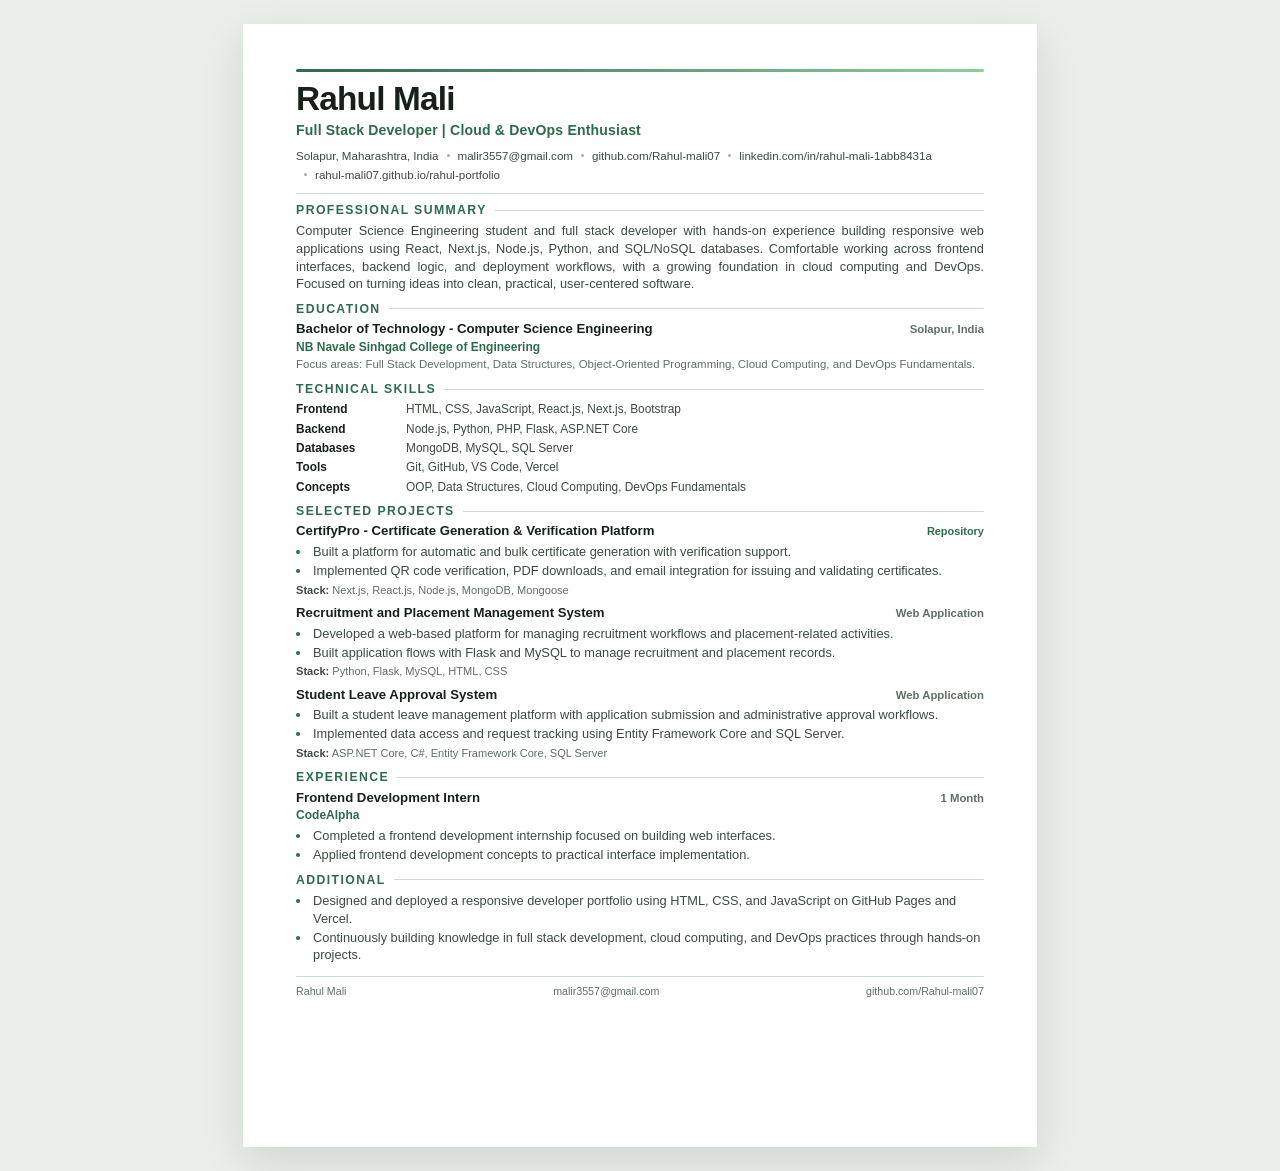
==== resume/Rahul_Mali_Resume.html @ 3398bca7 "Add downloadable resume and site download links" ====
<!DOCTYPE html>
<html lang="en">
<head>
  <meta charset="UTF-8">
  <meta name="viewport" content="width=device-width, initial-scale=1.0">
  <meta name="author" content="Rahul Mali">
  <meta name="description" content="Resume of Rahul Mali, Full Stack Developer and Computer Science Engineering student.">
  <title>Rahul Mali - Resume</title>
  <style>
    @page {
      size: A4;
      margin: 0;
    }

    :root {
      --ink: #17211a;
      --ink-soft: #3c4a40;
      --muted: #5f6f64;
      --accent: #2d6a4f;
      --line: #cfdcd3;
      --wash: #f1f7f3;
    }

    * {
      box-sizing: border-box;
    }

    html,
    body {
      margin: 0;
      padding: 0;
      background: #ffffff;
      color: var(--ink);
      font-family: "Segoe UI", Arial, sans-serif;
      font-size: 9.6pt;
      line-height: 1.38;
      -webkit-print-color-adjust: exact;
      print-color-adjust: exact;
    }

    a {
      color: inherit;
      text-decoration: none;
    }

    .page {
      width: 210mm;
      min-height: 297mm;
      margin: 0 auto;
      padding: 12mm 14mm 11mm;
      background: #ffffff;
    }

    .top-rule {
      height: 3px;
      margin-bottom: 10px;
      background: linear-gradient(90deg, var(--accent), #8ccf9f);
      border-radius: 99px;
    }

    header {
      padding-bottom: 10px;
      border-bottom: 1px solid var(--line);
    }

    h1 {
      margin: 0;
      color: var(--ink);
      font-size: 25pt;
      font-weight: 700;
      letter-spacing: -0.8px;
      line-height: 1;
    }

    .role {
      margin: 5px 0 0;
      color: var(--accent);
      font-size: 10.5pt;
      font-weight: 600;
      letter-spacing: 0.2px;
    }

    .contact {
      display: flex;
      flex-wrap: wrap;
      gap: 3px 0;
      margin-top: 8px;
      color: var(--ink-soft);
      font-size: 8.7pt;
    }

    .contact span {
      display: inline-flex;
      align-items: center;
      white-space: nowrap;
    }

    .contact span + span::before {
      content: "";
      display: inline-block;
      width: 3px;
      height: 3px;
      margin: 0 8px;
      border-radius: 50%;
      background: #9bb0a2;
    }

    section {
      margin-top: 10px;
      page-break-inside: avoid;
    }

    h2 {
      display: flex;
      align-items: center;
      gap: 8px;
      margin: 0 0 6px;
      color: var(--accent);
      font-size: 9.2pt;
      font-weight: 700;
      letter-spacing: 1.4px;
      line-height: 1;
      text-transform: uppercase;
    }

    h2::after {
      content: "";
      flex: 1;
      height: 1px;
      background: var(--line);
    }

    p {
      margin: 0;
    }

    .summary {
      color: var(--ink-soft);
      text-align: justify;
    }

    .item-head {
      display: flex;
      align-items: baseline;
      justify-content: space-between;
      gap: 14px;
    }

    h3 {
      margin: 0;
      color: var(--ink);
      font-size: 9.9pt;
      font-weight: 700;
      line-height: 1.25;
    }

    .item-head > span {
      flex-shrink: 0;
      color: var(--muted);
      font-size: 8.5pt;
      font-weight: 600;
    }

    .sub {
      margin-top: 1px;
      color: var(--accent);
      font-size: 9pt;
      font-weight: 600;
    }

    .note {
      margin-top: 2px;
      color: var(--muted);
      font-size: 8.6pt;
    }

    .skills {
      display: grid;
      gap: 3px;
    }

    .skill-row {
      display: grid;
      grid-template-columns: 27mm 1fr;
      gap: 8px;
    }

    .skill-label {
      color: var(--ink);
      font-weight: 700;
      font-size: 8.9pt;
    }

    .skill-value {
      color: var(--ink-soft);
      font-size: 8.9pt;
    }

    .project {
      margin-top: 7px;
      page-break-inside: avoid;
    }

    .project:first-of-type {
      margin-top: 0;
    }

    .project-link {
      color: var(--accent);
      font-size: 8.2pt;
      font-weight: 600;
      white-space: nowrap;
    }

    ul {
      margin: 3px 0 0;
      padding-left: 15px;
      color: var(--ink-soft);
    }

    li {
      margin-top: 1.5px;
      padding-left: 2px;
    }

    li::marker {
      color: var(--accent);
    }

    .stack {
      margin-top: 3px;
      color: var(--muted);
      font-size: 8.3pt;
    }

    .stack strong {
      color: var(--ink-soft);
      font-weight: 600;
    }

    .experience {
      page-break-inside: avoid;
    }

    .experience .sub {
      margin-top: 1px;
    }

    .footer {
      display: flex;
      justify-content: space-between;
      gap: 16px;
      margin-top: 12px;
      padding-top: 7px;
      border-top: 1px solid var(--line);
      color: var(--muted);
      font-size: 8pt;
    }

    @media screen {
      body {
        background: #e9efe9;
        padding: 24px 0;
      }

      .page {
        box-shadow: 0 14px 40px rgba(22, 40, 28, 0.12);
      }
    }

    @media print {
      body {
        background: #ffffff;
        padding: 0;
      }

      .page {
        box-shadow: none;
      }
    }
  </style>
</head>
<body>
  <main class="page">
    <div class="top-rule"></div>

    <header>
      <h1>Rahul Mali</h1>
      <p class="role">Full Stack Developer | Cloud &amp; DevOps Enthusiast</p>
      <div class="contact">
        <span>Solapur, Maharashtra, India</span>
        <span><a href="mailto:malir3557@gmail.com">malir3557@gmail.com</a></span>
        <span><a href="https://github.com/Rahul-mali07">github.com/Rahul-mali07</a></span>
        <span><a href="https://www.linkedin.com/in/rahul-mali-1abb8431a/">linkedin.com/in/rahul-mali-1abb8431a</a></span>
        <span><a href="https://rahul-mali07.github.io/rahul-portfolio/">rahul-mali07.github.io/rahul-portfolio</a></span>
      </div>
    </header>

    <section>
      <h2>Professional Summary</h2>
      <p class="summary">Computer Science Engineering student and full stack developer with hands-on experience building responsive web applications using React, Next.js, Node.js, Python, and SQL/NoSQL databases. Comfortable working across frontend interfaces, backend logic, and deployment workflows, with a growing foundation in cloud computing and DevOps. Focused on turning ideas into clean, practical, user-centered software.</p>
    </section>

    <section>
      <h2>Education</h2>
      <div class="item-head">
        <h3>Bachelor of Technology - Computer Science Engineering</h3>
        <span>Solapur, India</span>
      </div>
      <p class="sub">NB Navale Sinhgad College of Engineering</p>
      <p class="note">Focus areas: Full Stack Development, Data Structures, Object-Oriented Programming, Cloud Computing, and DevOps Fundamentals.</p>
    </section>

    <section>
      <h2>Technical Skills</h2>
      <div class="skills">
        <div class="skill-row">
          <span class="skill-label">Frontend</span>
          <span class="skill-value">HTML, CSS, JavaScript, React.js, Next.js, Bootstrap</span>
        </div>
        <div class="skill-row">
          <span class="skill-label">Backend</span>
          <span class="skill-value">Node.js, Python, PHP, Flask, ASP.NET Core</span>
        </div>
        <div class="skill-row">
          <span class="skill-label">Databases</span>
          <span class="skill-value">MongoDB, MySQL, SQL Server</span>
        </div>
        <div class="skill-row">
          <span class="skill-label">Tools</span>
          <span class="skill-value">Git, GitHub, VS Code, Vercel</span>
        </div>
        <div class="skill-row">
          <span class="skill-label">Concepts</span>
          <span class="skill-value">OOP, Data Structures, Cloud Computing, DevOps Fundamentals</span>
        </div>
      </div>
    </section>

    <section>
      <h2>Selected Projects</h2>

      <article class="project">
        <div class="item-head">
          <h3>CertifyPro - Certificate Generation &amp; Verification Platform</h3>
          <a class="project-link" href="https://github.com/Rahul-mali07/certifyPro">Repository</a>
        </div>
        <ul>
          <li>Built a platform for automatic and bulk certificate generation with verification support.</li>
          <li>Implemented QR code verification, PDF downloads, and email integration for issuing and validating certificates.</li>
        </ul>
        <p class="stack"><strong>Stack:</strong> Next.js, React.js, Node.js, MongoDB, Mongoose</p>
      </article>

      <article class="project">
        <div class="item-head">
          <h3>Recruitment and Placement Management System</h3>
          <span>Web Application</span>
        </div>
        <ul>
          <li>Developed a web-based platform for managing recruitment workflows and placement-related activities.</li>
          <li>Built application flows with Flask and MySQL to manage recruitment and placement records.</li>
        </ul>
        <p class="stack"><strong>Stack:</strong> Python, Flask, MySQL, HTML, CSS</p>
      </article>

      <article class="project">
        <div class="item-head">
          <h3>Student Leave Approval System</h3>
          <span>Web Application</span>
        </div>
        <ul>
          <li>Built a student leave management platform with application submission and administrative approval workflows.</li>
          <li>Implemented data access and request tracking using Entity Framework Core and SQL Server.</li>
        </ul>
        <p class="stack"><strong>Stack:</strong> ASP.NET Core, C#, Entity Framework Core, SQL Server</p>
      </article>
    </section>

    <section class="experience">
      <h2>Experience</h2>
      <div class="item-head">
        <h3>Frontend Development Intern</h3>
        <span>1 Month</span>
      </div>
      <p class="sub">CodeAlpha</p>
      <ul>
        <li>Completed a frontend development internship focused on building web interfaces.</li>
        <li>Applied frontend development concepts to practical interface implementation.</li>
      </ul>
    </section>

    <section>
      <h2>Additional</h2>
      <ul>
        <li>Designed and deployed a responsive developer portfolio using HTML, CSS, and JavaScript on GitHub Pages and Vercel.</li>
        <li>Continuously building knowledge in full stack development, cloud computing, and DevOps practices through hands-on projects.</li>
      </ul>
    </section>

    <div class="footer">
      <span>Rahul Mali</span>
      <span>malir3557@gmail.com</span>
      <span>github.com/Rahul-mali07</span>
    </div>
  </main>
</body>
</html>
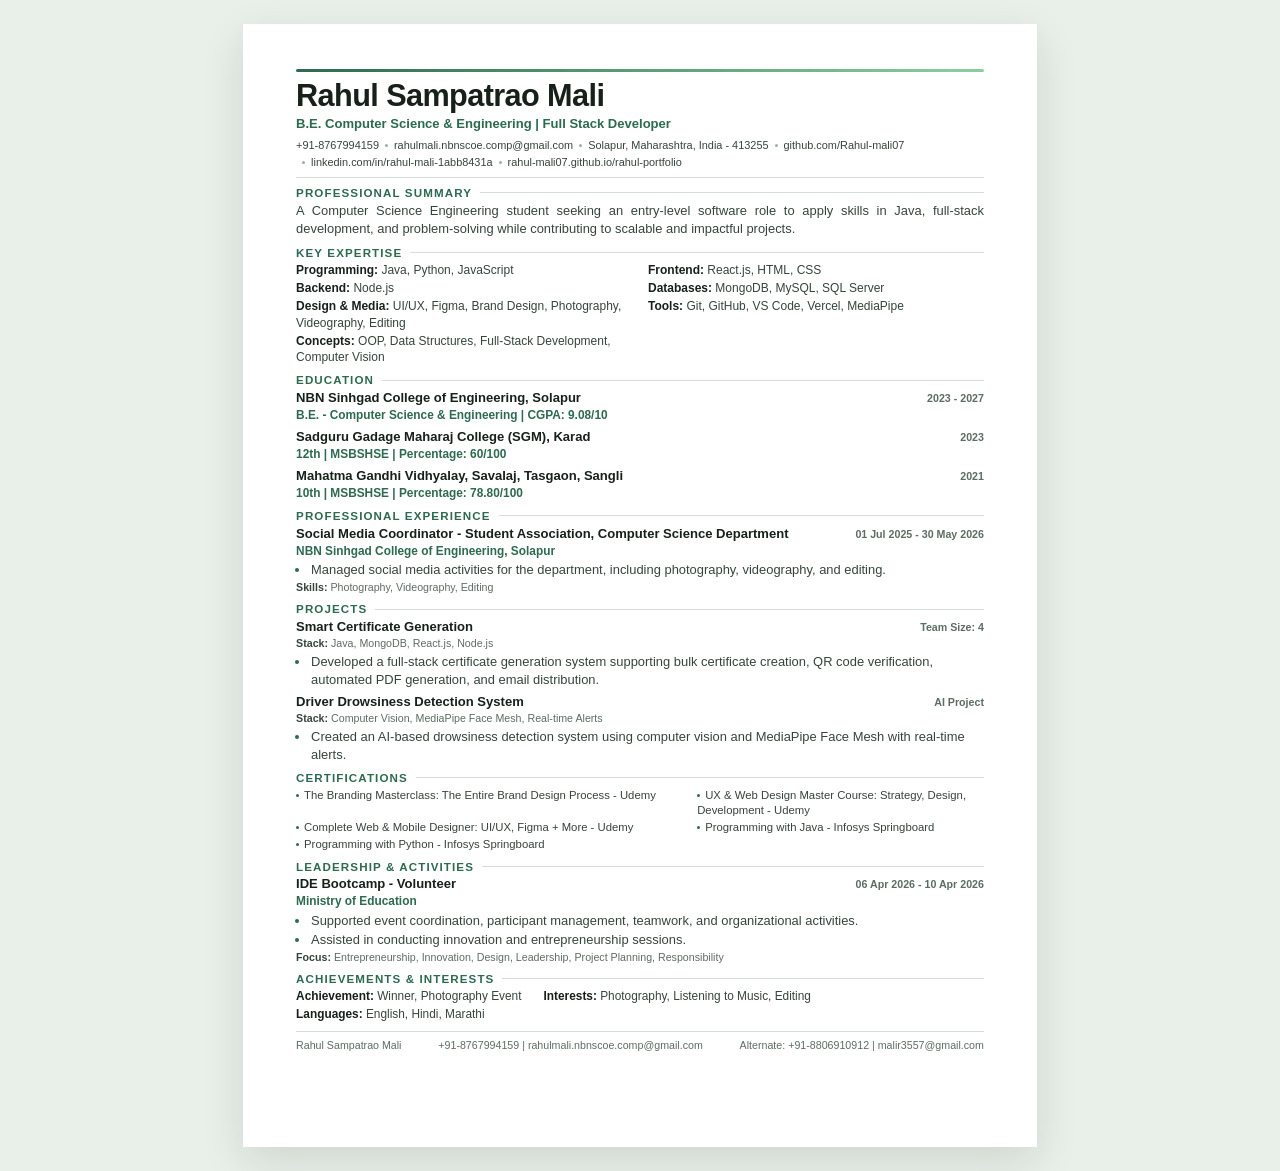
==== commit b058e1c7: "Update resume with full personal and professional details" ====
--- a/resume/Rahul_Mali_Resume.html
+++ b/resume/Rahul_Mali_Resume.html
@@ -3,9 +3,9 @@
 <head>
   <meta charset="UTF-8">
   <meta name="viewport" content="width=device-width, initial-scale=1.0">
-  <meta name="author" content="Rahul Mali">
-  <meta name="description" content="Resume of Rahul Mali, Full Stack Developer and Computer Science Engineering student.">
-  <title>Rahul Mali - Resume</title>
+  <meta name="author" content="Rahul Sampatrao Mali">
+  <meta name="description" content="Resume of Rahul Sampatrao Mali, B.E. Computer Science and Engineering student and full stack developer.">
+  <title>Rahul Sampatrao Mali - Resume</title>
   <style>
     @page {
       size: A4;
@@ -14,11 +14,10 @@
 
     :root {
       --ink: #17211a;
-      --ink-soft: #3c4a40;
-      --muted: #5f6f64;
+      --ink-soft: #36453a;
+      --muted: #5d6d62;
       --accent: #2d6a4f;
-      --line: #cfdcd3;
-      --wash: #f1f7f3;
+      --line: #d2ded6;
     }
 
     * {
@@ -32,7 +31,7 @@
       background: #ffffff;
       color: var(--ink);
       font-family: "Segoe UI", Arial, sans-serif;
-      font-size: 9.6pt;
+      font-size: 9.7pt;
       line-height: 1.38;
       -webkit-print-color-adjust: exact;
       print-color-adjust: exact;
@@ -53,40 +52,39 @@
 
     .top-rule {
       height: 3px;
-      margin-bottom: 10px;
+      margin-bottom: 8px;
       background: linear-gradient(90deg, var(--accent), #8ccf9f);
       border-radius: 99px;
     }
 
     header {
-      padding-bottom: 10px;
+      padding-bottom: 7px;
       border-bottom: 1px solid var(--line);
     }
 
     h1 {
       margin: 0;
       color: var(--ink);
-      font-size: 25pt;
+      font-size: 23pt;
       font-weight: 700;
-      letter-spacing: -0.8px;
+      letter-spacing: -0.6px;
       line-height: 1;
     }
 
     .role {
-      margin: 5px 0 0;
+      margin: 4px 0 0;
       color: var(--accent);
-      font-size: 10.5pt;
+      font-size: 9.8pt;
       font-weight: 600;
-      letter-spacing: 0.2px;
     }
 
     .contact {
       display: flex;
       flex-wrap: wrap;
-      gap: 3px 0;
-      margin-top: 8px;
-      color: var(--ink-soft);
-      font-size: 8.7pt;
+      gap: 2px 0;
+      margin-top: 5px;
+      color: var(--ink-soft);
+      font-size: 8.2pt;
     }
 
     .contact span {
@@ -100,13 +98,13 @@
       display: inline-block;
       width: 3px;
       height: 3px;
-      margin: 0 8px;
+      margin: 0 6px;
       border-radius: 50%;
       background: #9bb0a2;
     }
 
     section {
-      margin-top: 10px;
+      margin-top: 8.5px;
       page-break-inside: avoid;
     }
 
@@ -114,11 +112,11 @@
       display: flex;
       align-items: center;
       gap: 8px;
-      margin: 0 0 6px;
+      margin: 0 0 4px;
       color: var(--accent);
-      font-size: 9.2pt;
+      font-size: 8.7pt;
       font-weight: 700;
-      letter-spacing: 1.4px;
+      letter-spacing: 1.1px;
       line-height: 1;
       text-transform: uppercase;
     }
@@ -139,119 +137,121 @@
       text-align: justify;
     }
 
+    .skills {
+      display: grid;
+      grid-template-columns: 1fr 1fr;
+      gap: 1.5px 16px;
+      color: var(--ink-soft);
+      font-size: 9pt;
+    }
+
+    .skills strong {
+      color: var(--ink);
+      font-weight: 700;
+    }
+
+    .item {
+      margin-top: 5.5px;
+      page-break-inside: avoid;
+    }
+
+    .item:first-of-type {
+      margin-top: 0;
+    }
+
     .item-head {
       display: flex;
       align-items: baseline;
       justify-content: space-between;
-      gap: 14px;
+      gap: 12px;
     }
 
     h3 {
       margin: 0;
       color: var(--ink);
-      font-size: 9.9pt;
+      font-size: 9.8pt;
       font-weight: 700;
-      line-height: 1.25;
+      line-height: 1.24;
     }
 
     .item-head > span {
       flex-shrink: 0;
       color: var(--muted);
-      font-size: 8.5pt;
+      font-size: 8pt;
       font-weight: 600;
     }
 
     .sub {
       margin-top: 1px;
       color: var(--accent);
-      font-size: 9pt;
+      font-size: 8.9pt;
       font-weight: 600;
     }
 
-    .note {
-      margin-top: 2px;
+    .stack {
+      margin-top: 1px;
       color: var(--muted);
-      font-size: 8.6pt;
-    }
-
-    .skills {
+      font-size: 8pt;
+    }
+
+    .stack strong {
+      color: var(--ink-soft);
+      font-weight: 600;
+    }
+
+    ul {
+      margin: 2px 0 0;
+      padding-left: 14px;
+      color: var(--ink-soft);
+    }
+
+    li {
+      margin-top: 1px;
+      padding-left: 1px;
+    }
+
+    li::marker {
+      color: var(--accent);
+    }
+
+    .certifications {
       display: grid;
-      gap: 3px;
-    }
-
-    .skill-row {
-      display: grid;
-      grid-template-columns: 27mm 1fr;
-      gap: 8px;
-    }
-
-    .skill-label {
+      grid-template-columns: 1.35fr 1fr;
+      gap: 1px 14px;
+      color: var(--ink-soft);
+      font-size: 8.5pt;
+    }
+
+    .certifications span::before {
+      content: "";
+      display: inline-block;
+      width: 3px;
+      height: 3px;
+      margin: 0 5px 2px 0;
+      border-radius: 50%;
+      background: var(--accent);
+    }
+
+    .compact-list {
+      display: flex;
+      flex-wrap: wrap;
+      gap: 1px 22px;
+      color: var(--ink-soft);
+      font-size: 8.9pt;
+    }
+
+    .compact-list strong {
       color: var(--ink);
       font-weight: 700;
-      font-size: 8.9pt;
-    }
-
-    .skill-value {
-      color: var(--ink-soft);
-      font-size: 8.9pt;
-    }
-
-    .project {
-      margin-top: 7px;
-      page-break-inside: avoid;
-    }
-
-    .project:first-of-type {
-      margin-top: 0;
-    }
-
-    .project-link {
-      color: var(--accent);
-      font-size: 8.2pt;
-      font-weight: 600;
-      white-space: nowrap;
-    }
-
-    ul {
-      margin: 3px 0 0;
-      padding-left: 15px;
-      color: var(--ink-soft);
-    }
-
-    li {
-      margin-top: 1.5px;
-      padding-left: 2px;
-    }
-
-    li::marker {
-      color: var(--accent);
-    }
-
-    .stack {
-      margin-top: 3px;
-      color: var(--muted);
-      font-size: 8.3pt;
-    }
-
-    .stack strong {
-      color: var(--ink-soft);
-      font-weight: 600;
-    }
-
-    .experience {
-      page-break-inside: avoid;
-    }
-
-    .experience .sub {
-      margin-top: 1px;
     }
 
     .footer {
       display: flex;
+      flex-wrap: wrap;
       justify-content: space-between;
-      gap: 16px;
-      margin-top: 12px;
-      padding-top: 7px;
+      gap: 2px 16px;
+      margin-top: 9px;
+      padding-top: 6px;
       border-top: 1px solid var(--line);
       color: var(--muted);
       font-size: 8pt;
@@ -285,11 +285,12 @@
     <div class="top-rule"></div>
 
     <header>
-      <h1>Rahul Mali</h1>
-      <p class="role">Full Stack Developer | Cloud &amp; DevOps Enthusiast</p>
+      <h1>Rahul Sampatrao Mali</h1>
+      <p class="role">B.E. Computer Science &amp; Engineering | Full Stack Developer</p>
       <div class="contact">
-        <span>Solapur, Maharashtra, India</span>
-        <span><a href="mailto:malir3557@gmail.com">malir3557@gmail.com</a></span>
+        <span>+91-8767994159</span>
+        <span><a href="mailto:rahulmali.nbnscoe.comp@gmail.com">rahulmali.nbnscoe.comp@gmail.com</a></span>
+        <span>Solapur, Maharashtra, India - 413255</span>
         <span><a href="https://github.com/Rahul-mali07">github.com/Rahul-mali07</a></span>
         <span><a href="https://www.linkedin.com/in/rahul-mali-1abb8431a/">linkedin.com/in/rahul-mali-1abb8431a</a></span>
         <span><a href="https://rahul-mali07.github.io/rahul-portfolio/">rahul-mali07.github.io/rahul-portfolio</a></span>
@@ -298,110 +299,133 @@
 
     <section>
       <h2>Professional Summary</h2>
-      <p class="summary">Computer Science Engineering student and full stack developer with hands-on experience building responsive web applications using React, Next.js, Node.js, Python, and SQL/NoSQL databases. Comfortable working across frontend interfaces, backend logic, and deployment workflows, with a growing foundation in cloud computing and DevOps. Focused on turning ideas into clean, practical, user-centered software.</p>
+      <p class="summary">A Computer Science Engineering student seeking an entry-level software role to apply skills in Java, full-stack development, and problem-solving while contributing to scalable and impactful projects.</p>
+    </section>
+
+    <section>
+      <h2>Key Expertise</h2>
+      <div class="skills">
+        <span><strong>Programming:</strong> Java, Python, JavaScript</span>
+        <span><strong>Frontend:</strong> React.js, HTML, CSS</span>
+        <span><strong>Backend:</strong> Node.js</span>
+        <span><strong>Databases:</strong> MongoDB, MySQL, SQL Server</span>
+        <span><strong>Design &amp; Media:</strong> UI/UX, Figma, Brand Design, Photography, Videography, Editing</span>
+        <span><strong>Tools:</strong> Git, GitHub, VS Code, Vercel, MediaPipe</span>
+        <span><strong>Concepts:</strong> OOP, Data Structures, Full-Stack Development, Computer Vision</span>
+      </div>
     </section>
 
     <section>
       <h2>Education</h2>
-      <div class="item-head">
-        <h3>Bachelor of Technology - Computer Science Engineering</h3>
-        <span>Solapur, India</span>
-      </div>
-      <p class="sub">NB Navale Sinhgad College of Engineering</p>
-      <p class="note">Focus areas: Full Stack Development, Data Structures, Object-Oriented Programming, Cloud Computing, and DevOps Fundamentals.</p>
-    </section>
-
-    <section>
-      <h2>Technical Skills</h2>
-      <div class="skills">
-        <div class="skill-row">
-          <span class="skill-label">Frontend</span>
-          <span class="skill-value">HTML, CSS, JavaScript, React.js, Next.js, Bootstrap</span>
-        </div>
-        <div class="skill-row">
-          <span class="skill-label">Backend</span>
-          <span class="skill-value">Node.js, Python, PHP, Flask, ASP.NET Core</span>
-        </div>
-        <div class="skill-row">
-          <span class="skill-label">Databases</span>
-          <span class="skill-value">MongoDB, MySQL, SQL Server</span>
-        </div>
-        <div class="skill-row">
-          <span class="skill-label">Tools</span>
-          <span class="skill-value">Git, GitHub, VS Code, Vercel</span>
-        </div>
-        <div class="skill-row">
-          <span class="skill-label">Concepts</span>
-          <span class="skill-value">OOP, Data Structures, Cloud Computing, DevOps Fundamentals</span>
-        </div>
-      </div>
-    </section>
-
-    <section>
-      <h2>Selected Projects</h2>
-
-      <article class="project">
-        <div class="item-head">
-          <h3>CertifyPro - Certificate Generation &amp; Verification Platform</h3>
-          <a class="project-link" href="https://github.com/Rahul-mali07/certifyPro">Repository</a>
-        </div>
+
+      <div class="item">
+        <div class="item-head">
+          <h3>NBN Sinhgad College of Engineering, Solapur</h3>
+          <span>2023 - 2027</span>
+        </div>
+        <p class="sub">B.E. - Computer Science &amp; Engineering | CGPA: 9.08/10</p>
+      </div>
+
+      <div class="item">
+        <div class="item-head">
+          <h3>Sadguru Gadage Maharaj College (SGM), Karad</h3>
+          <span>2023</span>
+        </div>
+        <p class="sub">12th | MSBSHSE | Percentage: 60/100</p>
+      </div>
+
+      <div class="item">
+        <div class="item-head">
+          <h3>Mahatma Gandhi Vidhyalay, Savalaj, Tasgaon, Sangli</h3>
+          <span>2021</span>
+        </div>
+        <p class="sub">10th | MSBSHSE | Percentage: 78.80/100</p>
+      </div>
+    </section>
+
+    <section>
+      <h2>Professional Experience</h2>
+
+      <div class="item">
+        <div class="item-head">
+          <h3>Social Media Coordinator - Student Association, Computer Science Department</h3>
+          <span>01 Jul 2025 - 30 May 2026</span>
+        </div>
+        <p class="sub">NBN Sinhgad College of Engineering, Solapur</p>
         <ul>
-          <li>Built a platform for automatic and bulk certificate generation with verification support.</li>
-          <li>Implemented QR code verification, PDF downloads, and email integration for issuing and validating certificates.</li>
+          <li>Managed social media activities for the department, including photography, videography, and editing.</li>
         </ul>
-        <p class="stack"><strong>Stack:</strong> Next.js, React.js, Node.js, MongoDB, Mongoose</p>
-      </article>
-
-      <article class="project">
-        <div class="item-head">
-          <h3>Recruitment and Placement Management System</h3>
-          <span>Web Application</span>
-        </div>
+        <p class="stack"><strong>Skills:</strong> Photography, Videography, Editing</p>
+      </div>
+    </section>
+
+    <section>
+      <h2>Projects</h2>
+
+      <div class="item">
+        <div class="item-head">
+          <h3>Smart Certificate Generation</h3>
+          <span>Team Size: 4</span>
+        </div>
+        <p class="stack"><strong>Stack:</strong> Java, MongoDB, React.js, Node.js</p>
         <ul>
-          <li>Developed a web-based platform for managing recruitment workflows and placement-related activities.</li>
-          <li>Built application flows with Flask and MySQL to manage recruitment and placement records.</li>
+          <li>Developed a full-stack certificate generation system supporting bulk certificate creation, QR code verification, automated PDF generation, and email distribution.</li>
         </ul>
-        <p class="stack"><strong>Stack:</strong> Python, Flask, MySQL, HTML, CSS</p>
-      </article>
-
-      <article class="project">
-        <div class="item-head">
-          <h3>Student Leave Approval System</h3>
-          <span>Web Application</span>
-        </div>
+      </div>
+
+      <div class="item">
+        <div class="item-head">
+          <h3>Driver Drowsiness Detection System</h3>
+          <span>AI Project</span>
+        </div>
+        <p class="stack"><strong>Stack:</strong> Computer Vision, MediaPipe Face Mesh, Real-time Alerts</p>
         <ul>
-          <li>Built a student leave management platform with application submission and administrative approval workflows.</li>
-          <li>Implemented data access and request tracking using Entity Framework Core and SQL Server.</li>
+          <li>Created an AI-based drowsiness detection system using computer vision and MediaPipe Face Mesh with real-time alerts.</li>
         </ul>
-        <p class="stack"><strong>Stack:</strong> ASP.NET Core, C#, Entity Framework Core, SQL Server</p>
-      </article>
-    </section>
-
-    <section class="experience">
-      <h2>Experience</h2>
-      <div class="item-head">
-        <h3>Frontend Development Intern</h3>
-        <span>1 Month</span>
-      </div>
-      <p class="sub">CodeAlpha</p>
-      <ul>
-        <li>Completed a frontend development internship focused on building web interfaces.</li>
-        <li>Applied frontend development concepts to practical interface implementation.</li>
-      </ul>
-    </section>
-
-    <section>
-      <h2>Additional</h2>
-      <ul>
-        <li>Designed and deployed a responsive developer portfolio using HTML, CSS, and JavaScript on GitHub Pages and Vercel.</li>
-        <li>Continuously building knowledge in full stack development, cloud computing, and DevOps practices through hands-on projects.</li>
-      </ul>
+      </div>
+    </section>
+
+    <section>
+      <h2>Certifications</h2>
+      <div class="certifications">
+        <span>The Branding Masterclass: The Entire Brand Design Process - Udemy</span>
+        <span>UX &amp; Web Design Master Course: Strategy, Design, Development - Udemy</span>
+        <span>Complete Web &amp; Mobile Designer: UI/UX, Figma + More - Udemy</span>
+        <span>Programming with Java - Infosys Springboard</span>
+        <span>Programming with Python - Infosys Springboard</span>
+      </div>
+    </section>
+
+    <section>
+      <h2>Leadership &amp; Activities</h2>
+
+      <div class="item">
+        <div class="item-head">
+          <h3>IDE Bootcamp - Volunteer</h3>
+          <span>06 Apr 2026 - 10 Apr 2026</span>
+        </div>
+        <p class="sub">Ministry of Education</p>
+        <ul>
+          <li>Supported event coordination, participant management, teamwork, and organizational activities.</li>
+          <li>Assisted in conducting innovation and entrepreneurship sessions.</li>
+        </ul>
+        <p class="stack"><strong>Focus:</strong> Entrepreneurship, Innovation, Design, Leadership, Project Planning, Responsibility</p>
+      </div>
+    </section>
+
+    <section>
+      <h2>Achievements &amp; Interests</h2>
+      <div class="compact-list">
+        <span><strong>Achievement:</strong> Winner, Photography Event</span>
+        <span><strong>Interests:</strong> Photography, Listening to Music, Editing</span>
+        <span><strong>Languages:</strong> English, Hindi, Marathi</span>
+      </div>
     </section>
 
     <div class="footer">
-      <span>Rahul Mali</span>
-      <span>malir3557@gmail.com</span>
-      <span>github.com/Rahul-mali07</span>
+      <span>Rahul Sampatrao Mali</span>
+      <span>+91-8767994159 | rahulmali.nbnscoe.comp@gmail.com</span>
+      <span>Alternate: +91-8806910912 | malir3557@gmail.com</span>
     </div>
   </main>
 </body>
